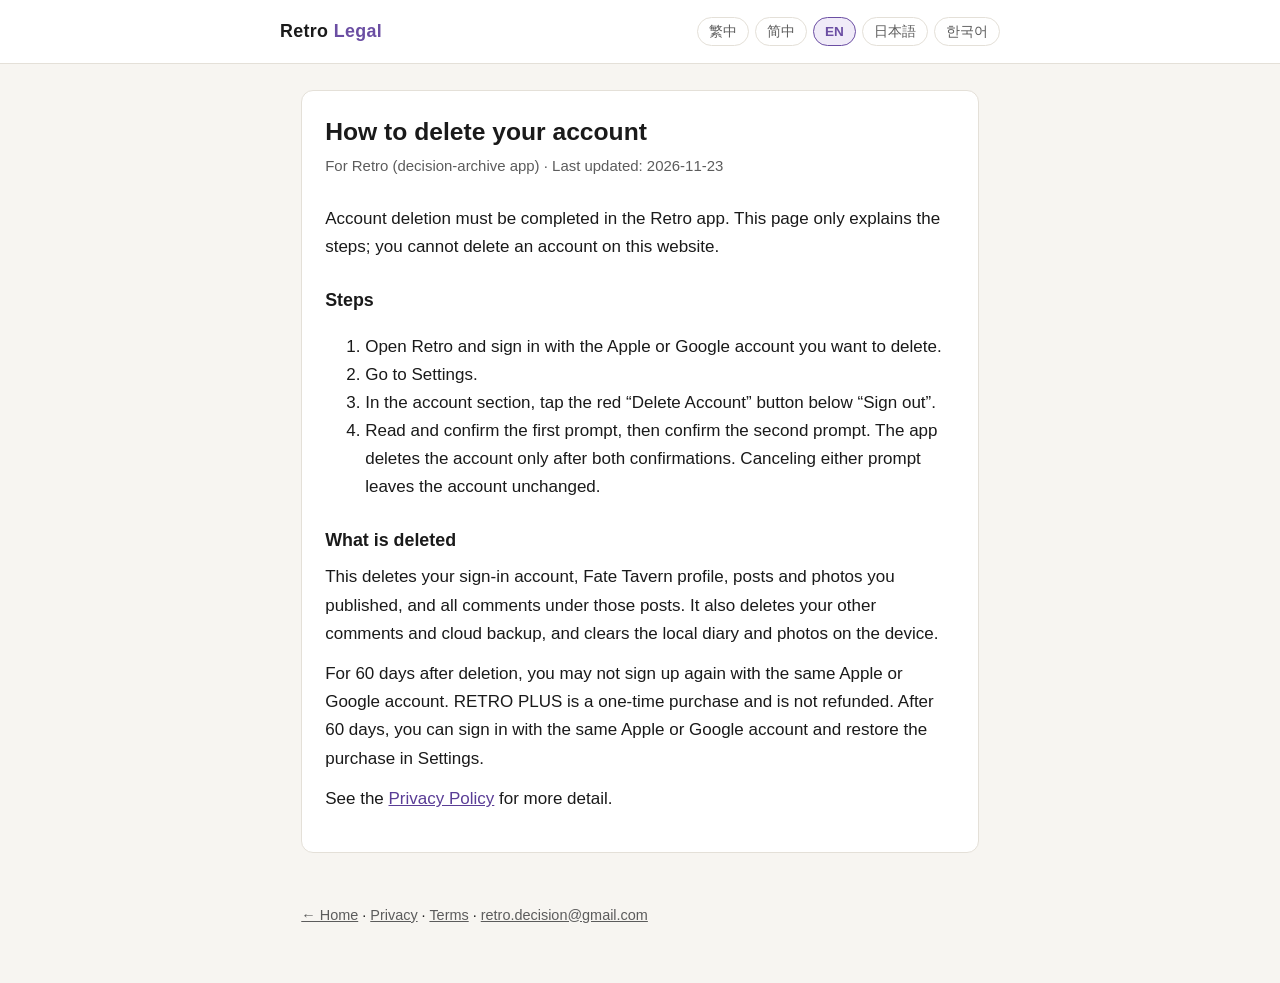
==== delete-account.html @ f528c044 "docs(legal): describe in-app account deletion Update the privacy policy so account deletion happens " ====
<!DOCTYPE html>
<html lang="zh-Hant">
<head>
  <meta charset="utf-8" />
  <meta name="viewport" content="width=device-width, initial-scale=1" />
  <title>Delete Account — Retro</title>
  <meta name="description" content="How to delete your Retro account in the app" />
  <link rel="stylesheet" href="styles.css" />
</head>
<body>
  <header>
    <div class="header-inner">
      <a class="brand" href="index.html">Retro <span>Legal</span></a>
      <nav class="langs" aria-label="Language">
        <button type="button" data-set-lang="zh-TW">繁中</button>
        <button type="button" data-set-lang="zh-CN">简中</button>
        <button type="button" data-set-lang="en">EN</button>
        <button type="button" data-set-lang="ja">日本語</button>
        <button type="button" data-set-lang="ko">한국어</button>
      </nav>
    </div>
  </header>
  <main>
    <article class="card">
      <div data-lang="zh-TW">
        <h1>如何刪除帳號</h1>
        <p class="meta">適用於 Retro（決定存檔應用）· 最後更新：2026-11-23</p>
        <p>帳號刪除必須在 Retro App 內完成。本頁只說明操作步驟，無法在此網站刪除帳號。</p>
        <h2>步驟</h2>
        <ol>
          <li>開啟 Retro，並以你要刪除的 Apple 或 Google 帳號登入。</li>
          <li>進入「設定」。</li>
          <li>在帳號區塊中，於「登出」下方點選紅色的「刪除帳號」。</li>
          <li>閱讀並確認第一次提示，再確認第二次提示。兩次都確認後，App 才會刪除帳號。任一輪取消都不會刪除。</li>
        </ol>
        <h2>刪除後會發生什麼</h2>
        <p>系統會刪除你的登入帳號、命運酒館個人資料、你發過的帖文與相片，以及這些帖文下的全部留言；亦會刪除你的其他留言與雲端備份，並清除本機日記與相片。</p>
        <p>刪除後 60 日內，不得用同一個 Apple 或 Google 帳號重新申請。RETRO PLUS 一次過購買不會因此退款；60 日後用同一個 Apple 或 Google 帳號重新登入，可在設定還原購買。</p>
        <p>更多說明見 <a href="privacy.html">隱私政策</a>。</p>
      </div>

      <div data-lang="zh-CN">
        <h1>如何删除账号</h1>
        <p class="meta">适用于 Retro（决定存档应用）· 最后更新：2026-11-23</p>
        <p>账号删除必须在 Retro App 内完成。本页只说明操作步骤，无法在此网站删除账号。</p>
        <h2>步骤</h2>
        <ol>
          <li>打开 Retro，并以你要删除的 Apple 或 Google 账号登录。</li>
          <li>进入「设置」。</li>
          <li>在账号区块中，于「登出」下方点选红色的「删除账号」。</li>
          <li>阅读并确认第一次提示，再确认第二次提示。两次都确认后，App 才会删除账号。任一轮取消都不会删除。</li>
        </ol>
        <h2>删除后会发生什么</h2>
        <p>系统会删除你的登录账号、命运酒馆个人资料、你发过的帖文与相片，以及这些帖文下的全部留言；亦会删除你的其他留言与云端备份，并清除本机日记与相片。</p>
        <p>删除后 60 日内，不得用同一个 Apple 或 Google 账号重新申请。RETRO PLUS 一次性购买不会因此退款；60 日后用同一个 Apple 或 Google 账号重新登录，可在设置还原购买。</p>
        <p>更多说明见 <a href="privacy.html">隐私政策</a>。</p>
      </div>

      <div data-lang="en">
        <h1>How to delete your account</h1>
        <p class="meta">For Retro (decision-archive app) · Last updated: 2026-11-23</p>
        <p>Account deletion must be completed in the Retro app. This page only explains the steps; you cannot delete an account on this website.</p>
        <h2>Steps</h2>
        <ol>
          <li>Open Retro and sign in with the Apple or Google account you want to delete.</li>
          <li>Go to Settings.</li>
          <li>In the account section, tap the red “Delete Account” button below “Sign out”.</li>
          <li>Read and confirm the first prompt, then confirm the second prompt. The app deletes the account only after both confirmations. Canceling either prompt leaves the account unchanged.</li>
        </ol>
        <h2>What is deleted</h2>
        <p>This deletes your sign-in account, Fate Tavern profile, posts and photos you published, and all comments under those posts. It also deletes your other comments and cloud backup, and clears the local diary and photos on the device.</p>
        <p>For 60 days after deletion, you may not sign up again with the same Apple or Google account. RETRO PLUS is a one-time purchase and is not refunded. After 60 days, you can sign in with the same Apple or Google account and restore the purchase in Settings.</p>
        <p>See the <a href="privacy.html">Privacy Policy</a> for more detail.</p>
      </div>

      <div data-lang="ja">
        <h1>アカウントの削除方法</h1>
        <p class="meta">Retro（決断記録アプリ）向け · 最終更新：2026-11-23</p>
        <p>アカウントの削除は Retro アプリ内で行う必要があります。このページは手順の説明のみで、このサイトからアカウントを削除することはできません。</p>
        <h2>手順</h2>
        <ol>
          <li>Retro を開き、削除したい Apple または Google アカウントでログインします。</li>
          <li>「設定」を開きます。</li>
          <li>アカウント欄の「ログアウト」の下にある、赤い「アカウントを削除」をタップします。</li>
          <li>1 回目の確認のあと、2 回目の確認も行います。両方を確認したあとでのみ削除されます。どちらかでキャンセルした場合は削除されません。</li>
        </ol>
        <h2>削除されるもの</h2>
        <p>ログインアカウント、運命の酒場のプロフィール、あなたが投稿した相談と写真、およびそれらの投稿へのすべてのコメントが削除されます。あなたが残した他のコメントとクラウドバックアップも削除され、端末内の日記と写真が消去されます。</p>
        <p>削除後 60 日以内は、同じ Apple または Google アカウントで再登録できません。RETRO PLUS の買い切り購入は返金されません。60 日後に同じ Apple または Google アカウントで再ログインすれば、設定から購入を復元できます。</p>
        <p>詳細は <a href="privacy.html">プライバシーポリシー</a> をご覧ください。</p>
      </div>

      <div data-lang="ko">
        <h1>계정 삭제 방법</h1>
        <p class="meta">Retro（결정 기록 앱）적용 · 최종 업데이트: 2026-11-23</p>
        <p>계정 삭제는 Retro 앱 안에서 완료해야 합니다. 이 페이지는 방법만 안내하며, 이 웹사이트에서 계정을 삭제할 수는 없습니다.</p>
        <h2>단계</h2>
        <ol>
          <li>Retro를 열고, 삭제하려는 Apple 또는 Google 계정으로 로그인합니다.</li>
          <li>「설정」으로 이동합니다.</li>
          <li>계정 영역에서 「로그아웃」 아래의 빨간색 「계정 삭제」를 탭합니다.</li>
          <li>첫 번째 확인을 읽은 뒤 확인하고, 두 번째 확인도 진행합니다. 두 번 모두 확인해야 앱이 계정을 삭제합니다. 어느 쪽이든 취소하면 삭제되지 않습니다.</li>
        </ol>
        <h2>삭제되는 내용</h2>
        <p>로그인 계정, 운명의 주점 프로필, 당신이 올린 게시물과 사진, 그리고 그 게시물의 모든 댓글이 삭제됩니다. 다른 게시물에 남긴 댓글과 클라우드 백업도 삭제되며, 기기의 일기와 사진이 지워집니다.</p>
        <p>삭제 후 60일 이내에는 같은 Apple 또는 Google 계정으로 다시 신청할 수 없습니다. RETRO PLUS 일회성 구매는 환불되지 않습니다. 60일 후 같은 Apple 또는 Google 계정으로 다시 로그인하면 설정에서 구매를 복원할 수 있습니다.</p>
        <p>자세한 내용은 <a href="privacy.html">개인정보 처리방침</a>을 보세요.</p>
      </div>
    </article>
  </main>
  <footer>
    <p><a href="index.html">← Home</a> · <a href="privacy.html">Privacy</a> · <a href="terms.html">Terms</a> · <a href="mailto:retro.decision@gmail.com">retro.decision@gmail.com</a></p>
  </footer>
  <script src="lang.js"></script>
</body>
</html>
---- styles.css ----
:root {
  --bg: #f7f5f1;
  --card: #ffffff;
  --text: #1a1a1a;
  --muted: #5c5c5c;
  --border: #e4e0d8;
  --accent: #6b4ea3;
  --accent-soft: #f0ebf8;
  --link: #5a3d96;
}
* { box-sizing: border-box; }
html { font-size: 17px; }
body {
  margin: 0;
  font-family: -apple-system, BlinkMacSystemFont, "Segoe UI", "PingFang TC",
    "Noto Sans TC", "Hiragino Sans", "Apple SD Gothic Neo", sans-serif;
  background: var(--bg);
  color: var(--text);
  line-height: 1.65;
}
a { color: var(--link); }
header {
  background: var(--card);
  border-bottom: 1px solid var(--border);
  padding: 1rem 1.25rem;
  position: sticky;
  top: 0;
  z-index: 10;
}
.header-inner {
  max-width: 720px;
  margin: 0 auto;
  display: flex;
  flex-wrap: wrap;
  align-items: center;
  justify-content: space-between;
  gap: 0.75rem;
}
.brand {
  font-weight: 700;
  font-size: 1.05rem;
  text-decoration: none;
  color: var(--text);
  letter-spacing: 0.02em;
}
.brand span { color: var(--accent); }
nav.langs {
  display: flex;
  flex-wrap: wrap;
  gap: 0.35rem;
}
nav.langs button {
  appearance: none;
  border: 1px solid var(--border);
  background: var(--card);
  color: var(--muted);
  border-radius: 999px;
  padding: 0.25rem 0.65rem;
  font-size: 0.8rem;
  cursor: pointer;
}
nav.langs button[aria-pressed="true"] {
  background: var(--accent-soft);
  border-color: var(--accent);
  color: var(--accent);
  font-weight: 600;
}
main {
  max-width: 720px;
  margin: 0 auto;
  padding: 1.5rem 1.25rem 3rem;
}
.card {
  background: var(--card);
  border: 1px solid var(--border);
  border-radius: 12px;
  padding: 1.5rem 1.35rem;
}
h1 {
  font-size: 1.45rem;
  margin: 0 0 0.35rem;
  line-height: 1.3;
}
.meta {
  color: var(--muted);
  font-size: 0.88rem;
  margin-bottom: 1.5rem;
}
h2 {
  font-size: 1.05rem;
  margin: 1.5rem 0 0.45rem;
  color: var(--text);
}
p { margin: 0 0 0.75rem; color: var(--text); }
.home-list {
  list-style: none;
  padding: 0;
  margin: 1rem 0 0;
}
.home-list li { margin: 0 0 0.75rem; }
.home-list a {
  display: block;
  padding: 1rem 1.1rem;
  background: var(--card);
  border: 1px solid var(--border);
  border-radius: 10px;
  text-decoration: none;
  color: var(--text);
  font-weight: 600;
}
.home-list a:hover { border-color: var(--accent); background: var(--accent-soft); }
.home-list a small {
  display: block;
  font-weight: 400;
  color: var(--muted);
  margin-top: 0.25rem;
}
footer {
  max-width: 720px;
  margin: 0 auto;
  padding: 0 1.25rem 2.5rem;
  color: var(--muted);
  font-size: 0.85rem;
}
footer a { color: var(--muted); }
[data-lang] { display: none; }
[data-lang].active { display: block; }
.store-actions {
  display: flex;
  flex-wrap: wrap;
  gap: 0.65rem;
  margin: 0.25rem 0 1.25rem;
}
.store-actions[hidden] { display: none; }
.store-btn {
  display: inline-block;
  padding: 0.65rem 1.1rem;
  background: var(--accent-soft);
  border: 1px solid var(--accent);
  border-radius: 10px;
  color: var(--accent);
  font-weight: 600;
  text-decoration: none;
}
.store-btn:hover { background: var(--card); }
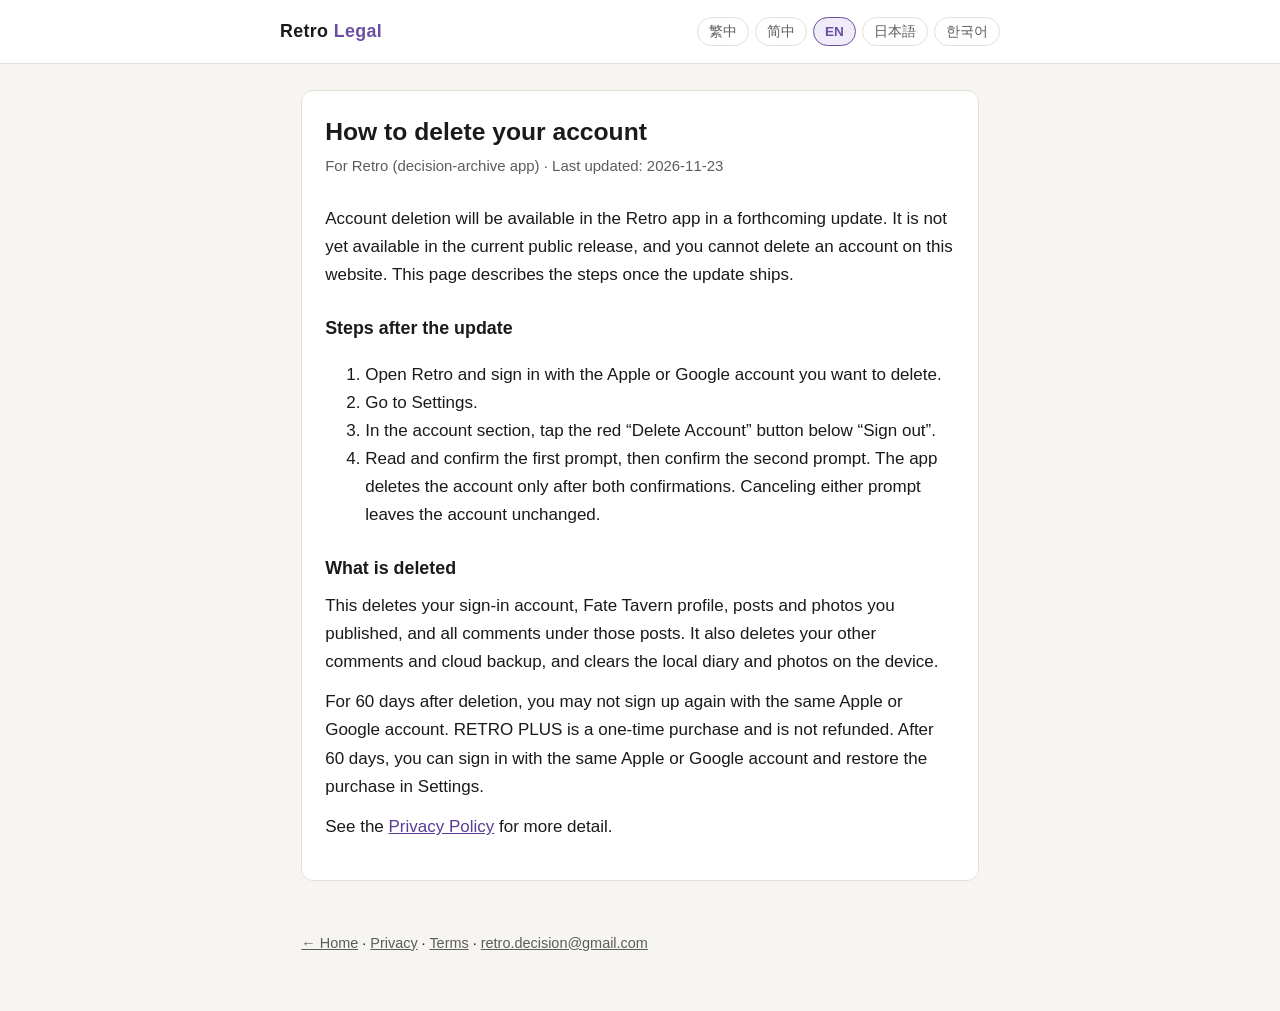
==== commit 74318b2d: "docs(legal): do not claim in-app account deletion is already live The Settings delete-account flow i" ====
--- a/delete-account.html
+++ b/delete-account.html
@@ -25,8 +25,8 @@
       <div data-lang="zh-TW">
         <h1>如何刪除帳號</h1>
         <p class="meta">適用於 Retro（決定存檔應用）· 最後更新：2026-11-23</p>
-        <p>帳號刪除必須在 Retro App 內完成。本頁只說明操作步驟，無法在此網站刪除帳號。</p>
-        <h2>步驟</h2>
+        <p>在下次 Retro App 更新後，將可在 App 內刪除帳號。此功能目前尚未於正式版提供，亦無法在此網站刪除帳號。本頁說明功能上線後的操作步驟。</p>
+        <h2>功能上線後的步驟</h2>
         <ol>
           <li>開啟 Retro，並以你要刪除的 Apple 或 Google 帳號登入。</li>
           <li>進入「設定」。</li>
@@ -42,8 +42,8 @@
       <div data-lang="zh-CN">
         <h1>如何删除账号</h1>
         <p class="meta">适用于 Retro（决定存档应用）· 最后更新：2026-11-23</p>
-        <p>账号删除必须在 Retro App 内完成。本页只说明操作步骤，无法在此网站删除账号。</p>
-        <h2>步骤</h2>
+        <p>在下次 Retro App 更新后，将可在 App 内删除账号。此功能目前尚未于正式版提供，也无法在此网站删除账号。本页说明功能上线后的操作步骤。</p>
+        <h2>功能上线后的步骤</h2>
         <ol>
           <li>打开 Retro，并以你要删除的 Apple 或 Google 账号登录。</li>
           <li>进入「设置」。</li>
@@ -59,8 +59,8 @@
       <div data-lang="en">
         <h1>How to delete your account</h1>
         <p class="meta">For Retro (decision-archive app) · Last updated: 2026-11-23</p>
-        <p>Account deletion must be completed in the Retro app. This page only explains the steps; you cannot delete an account on this website.</p>
-        <h2>Steps</h2>
+        <p>Account deletion will be available in the Retro app in a forthcoming update. It is not yet available in the current public release, and you cannot delete an account on this website. This page describes the steps once the update ships.</p>
+        <h2>Steps after the update</h2>
         <ol>
           <li>Open Retro and sign in with the Apple or Google account you want to delete.</li>
           <li>Go to Settings.</li>
@@ -76,8 +76,8 @@
       <div data-lang="ja">
         <h1>アカウントの削除方法</h1>
         <p class="meta">Retro（決断記録アプリ）向け · 最終更新：2026-11-23</p>
-        <p>アカウントの削除は Retro アプリ内で行う必要があります。このページは手順の説明のみで、このサイトからアカウントを削除することはできません。</p>
-        <h2>手順</h2>
+        <p>次回の Retro アプリ更新後、アプリ内でアカウントを削除できるようになります。この機能は現在の公開版ではまだ利用できず、このサイトからアカウントを削除することもできません。このページは提供開始後の手順を説明します。</p>
+        <h2>提供開始後の手順</h2>
         <ol>
           <li>Retro を開き、削除したい Apple または Google アカウントでログインします。</li>
           <li>「設定」を開きます。</li>
@@ -93,8 +93,8 @@
       <div data-lang="ko">
         <h1>계정 삭제 방법</h1>
         <p class="meta">Retro（결정 기록 앱）적용 · 최종 업데이트: 2026-11-23</p>
-        <p>계정 삭제는 Retro 앱 안에서 완료해야 합니다. 이 페이지는 방법만 안내하며, 이 웹사이트에서 계정을 삭제할 수는 없습니다.</p>
-        <h2>단계</h2>
+        <p>다음 Retro 앱 업데이트 이후, 앱 안에서 계정을 삭제할 수 있게 됩니다. 이 기능은 현재 공개 버전에서는 아직 제공되지 않으며, 이 웹사이트에서 계정을 삭제할 수도 없습니다. 이 페이지는 기능 제공 이후의 방법을 안내합니다.</p>
+        <h2>기능 제공 이후의 단계</h2>
         <ol>
           <li>Retro를 열고, 삭제하려는 Apple 또는 Google 계정으로 로그인합니다.</li>
           <li>「설정」으로 이동합니다.</li>
